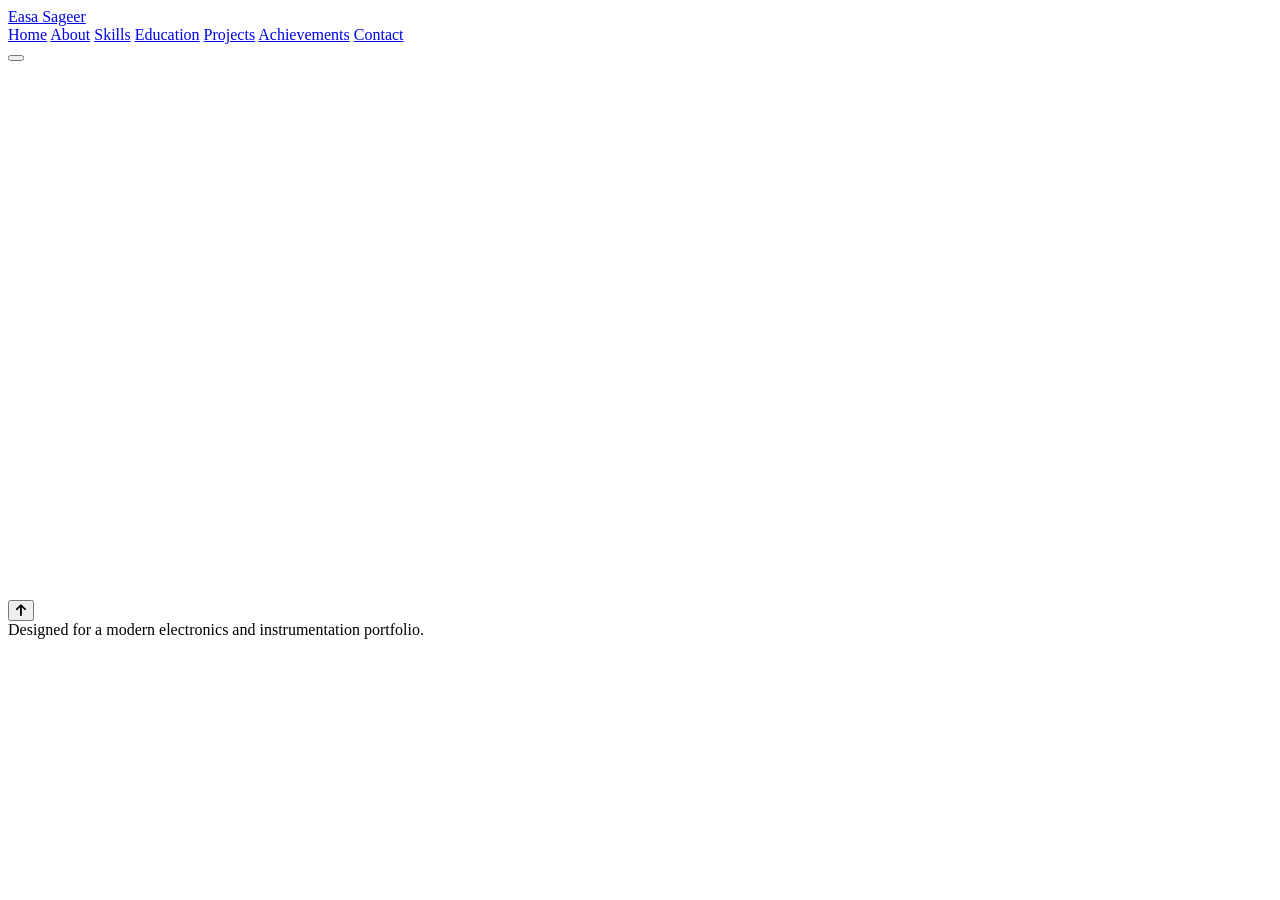
==== about.html @ f9437a55 "Add files via upload" ====
<!DOCTYPE html>
<html lang="en">
<head>
  <meta charset="UTF-8" />
  <meta name="viewport" content="width=device-width, initial-scale=1.0" />
  <meta name="description" content="About Easa Sageer" />
  <title>About | Easa Sageer</title>
  <link rel="stylesheet" href="https://unpkg.com/aos@2.3.1/dist/aos.css" />
  <link rel="stylesheet" href="https://cdnjs.cloudflare.com/ajax/libs/font-awesome/6.5.0/css/all.min.css" integrity="sha512-Fo3rlrZj/k7ujTU5bLh4j4V3/0+QWJ8b3HPcQ4fhq4iKjUbfCDjS2rt2GqUMDaDQ2W9nCmQ5ub2Cv5l4hQKkIg==" crossorigin="anonymous" referrerpolicy="no-referrer" />
  <link rel="stylesheet" href="css/style.css" />
</head>
<body class="page-enter page-enter-active">
  <div id="site-loader"><span class="loader-ring"></span></div>
  <header class="site-header">
    <div class="navbar">
      <a class="brand" href="index.html"><span>Easa</span> Sageer</a>
      <nav class="nav-links">
        <a href="index.html">Home</a>
        <a class="active" href="about.html">About</a>
        <a href="skills.html">Skills</a>
        <a href="education.html">Education</a>
        <a href="projects.html">Projects</a>
        <a href="achievements.html">Achievements</a>
        <a href="contact.html">Contact</a>
      </nav>
      <button id="theme-toggle" class="theme-switch" aria-label="Toggle theme"><span></span></button>
    </div>
  </header>

  <main class="main-hero">
    <section class="content-section" data-aos="fade-up">
      <div class="section-title"><h2>About Me</h2></div>
      <div class="glass-card">
        <p>I am Easa Sageer, an Electronics and Instrumentation Engineering student at FISAT with a strong interest in automation, embedded systems, electronics, and software development. I enjoy learning new technologies and applying them through practical projects and workshops. My goal is to build innovative solutions that combine hardware and software while continuously improving my technical and problem-solving skills.</p>
      </div>

      <div class="grid-col" style="margin-top:32px;">
        <div class="glass-card" data-aos="fade-right">
          <h3>Education</h3>
          <p>FISAT — Bachelor of Technology in Electronics and Instrumentation Engineering.</p>
          <p><strong>Current CGPA:</strong> 7.63</p>
          <p><strong>Expected Graduation:</strong> 2027</p>
        </div>
        <div class="glass-card" data-aos="fade-left">
          <h3>Career Objectives</h3>
          <p>To gain practical experience in automation, embedded systems, and electronics while contributing to real-world solutions. I want to grow as a professional engineer through hands-on challenges and collaborative projects.</p>
        </div>
      </div>

      <div class="glass-card" style="margin-top:32px;" data-aos="fade-up">
        <h3>Personal Strengths</h3>
        <ul style="padding-left:20px; margin:18px 0 0; color:var(--text-muted);">
          <li>Quick learner</li>
          <li>Team player</li>
          <li>Problem-solving mindset</li>
          <li>Adaptability</li>
          <li>Curiosity for technology</li>
        </ul>
      </div>
    </section>
  </main>

  <button id="scroll-top" class="scroll-top" aria-label="Scroll to top"><i class="fa-solid fa-arrow-up"></i></button>
  <footer class="footer">Designed for a modern electronics and instrumentation portfolio.</footer>

  <script src="https://unpkg.com/aos@2.3.1/dist/aos.js"></script>
  <script src="js/main.js"></script>
</body>
</html>
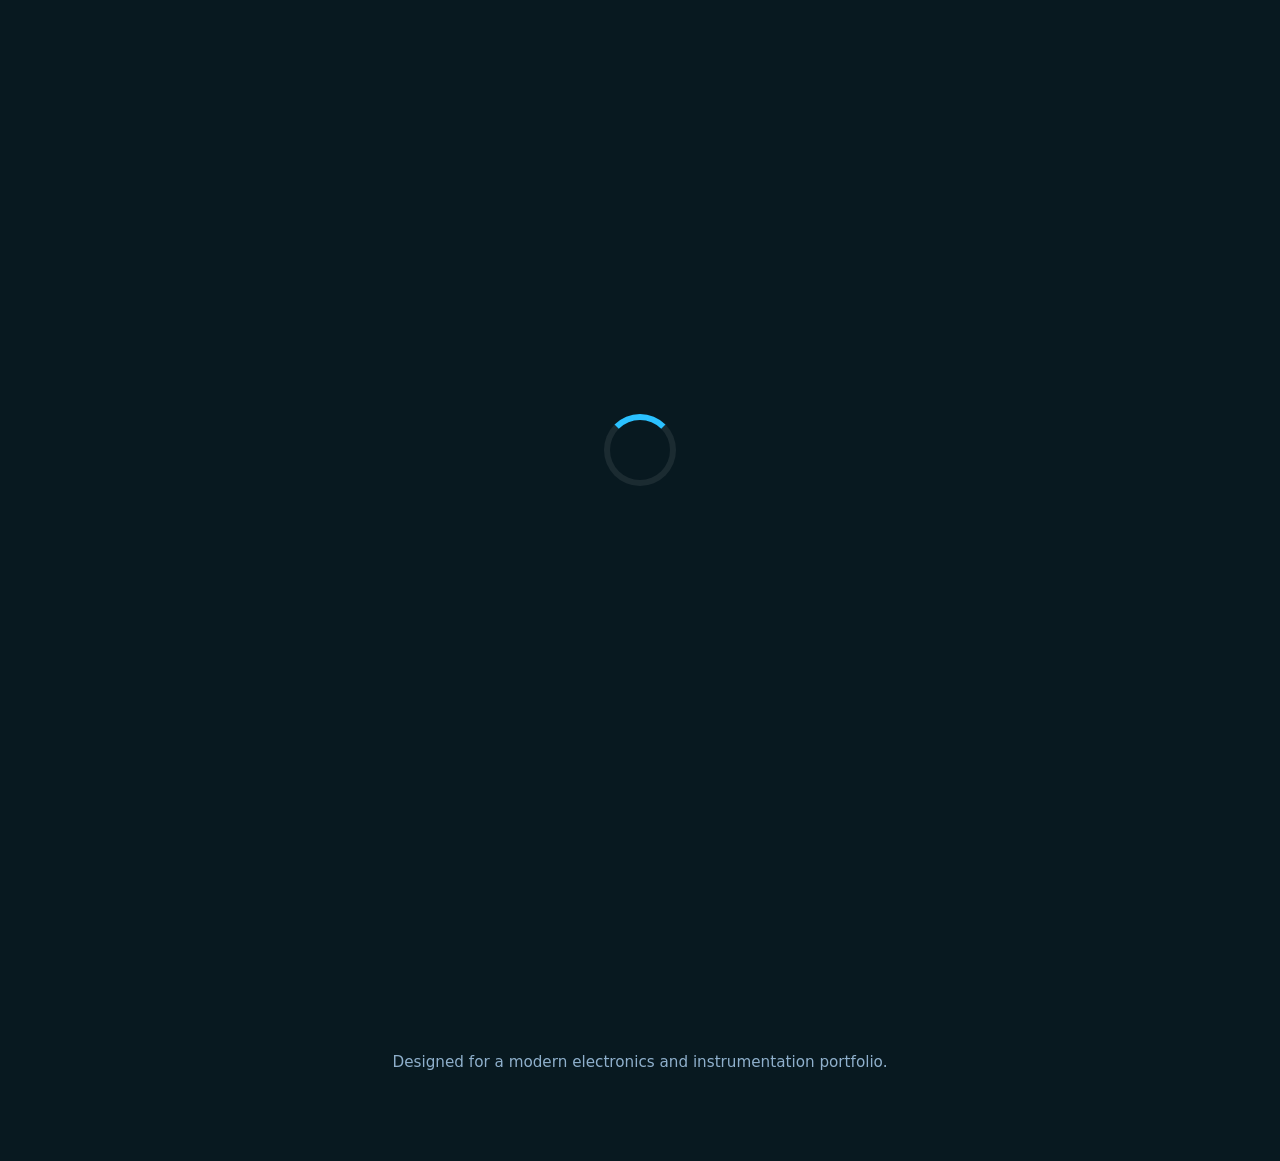
==== commit d7cc0507: "Update about.html" ====
--- a/about.html
+++ b/about.html
@@ -7,7 +7,7 @@
   <title>About | Easa Sageer</title>
   <link rel="stylesheet" href="https://unpkg.com/aos@2.3.1/dist/aos.css" />
   <link rel="stylesheet" href="https://cdnjs.cloudflare.com/ajax/libs/font-awesome/6.5.0/css/all.min.css" integrity="sha512-Fo3rlrZj/k7ujTU5bLh4j4V3/0+QWJ8b3HPcQ4fhq4iKjUbfCDjS2rt2GqUMDaDQ2W9nCmQ5ub2Cv5l4hQKkIg==" crossorigin="anonymous" referrerpolicy="no-referrer" />
-  <link rel="stylesheet" href="css/style.css" />
+  <link rel="stylesheet" href="style.css" />
 </head>
 <body class="page-enter page-enter-active">
   <div id="site-loader"><span class="loader-ring"></span></div>
--- a/style.css
+++ b/style.css
@@ -0,0 +1,462 @@
+:root{
+  --bg:#081920;
+  --bg-soft:#102333;
+  --surface:rgba(12,24,40,0.82);
+  --surface-strong:rgba(10,18,32,0.96);
+  --panel:rgba(255,255,255,0.08);
+  --panel-strong:rgba(255,255,255,0.14);
+  --text:#e8f2ff;
+  --text-muted:#8fb0cc;
+  --accent:#2bc1ff;
+  --accent-soft:rgba(43,193,255,0.16);
+  --border:#2f5f84;
+  --shadow:0 30px 80px rgba(0,0,0,0.3);
+  --radius:22px;
+}
+
+body{
+  margin:0;
+  font-family:Inter,system-ui,Segoe UI,Arial,sans-serif;
+  background:var(--bg);
+  color:var(--text);
+  min-height:100vh;
+  overflow-x:hidden;
+  scroll-behavior:smooth;
+}
+
+a{color:var(--accent);text-decoration:none;transition:color .25s ease;}
+a:hover{color:#fff;}
+
+*{box-sizing:border-box;}
+
+body::before{
+  content:'';
+  position:fixed;
+  inset:0;
+  background:radial-gradient(circle at top left, rgba(43,193,255,0.12), transparent 18%),
+             radial-gradient(circle at bottom right, rgba(86,149,255,0.12), transparent 22%);
+  pointer-events:none;
+  z-index:-1;
+}
+
+.light-theme{
+  --bg:#eef2f9;
+  --bg-soft:#f8fbff;
+  --surface:rgba(255,255,255,0.8);
+  --surface-strong:rgba(255,255,255,0.95);
+  --panel:rgba(255,255,255,0.72);
+  --panel-strong:rgba(255,255,255,0.85);
+  --text:#102a44;
+  --text-muted:#5f7a94;
+  --accent:#00a7e7;
+  --accent-soft:rgba(0,167,231,0.16);
+  --border:#dbe6f0;
+  --shadow:0 20px 50px rgba(12,24,40,0.1);
+}
+
+.light-theme body::before{
+  background:radial-gradient(circle at top left, rgba(0,167,231,0.12), transparent 18%),
+             radial-gradient(circle at bottom right, rgba(43,193,255,0.12), transparent 22%);
+}
+
+.hero-canvas{
+  position:absolute;
+  inset:0;
+  width:100%;
+  height:100%;
+  border-radius:30px;
+  z-index:0;
+}
+
+.hero-section{
+  position:relative;
+}
+
+.hero-section::before{
+  content:'';
+  position:absolute;
+  inset:0;
+  background:linear-gradient(180deg,rgba(8,25,32,0.2),rgba(8,25,32,0.65));
+  pointer-events:none;
+  border-radius:34px;
+  z-index:0;
+}
+
+#site-loader{
+  position:fixed;
+  inset:0;
+  background:var(--bg);
+  display:flex;
+  align-items:center;
+  justify-content:center;
+  z-index:9999;
+  transition:opacity .65s ease, visibility .65s ease;
+}
+#site-loader.hidden{
+  opacity:0;
+  visibility:hidden;
+}
+.loader-ring{
+  width:72px;
+  height:72px;
+  border:6px solid rgba(255,255,255,0.08);
+  border-top:6px solid var(--accent);
+  border-radius:50%;
+  animation:spin 1.2s linear infinite;
+}
+
+@keyframes spin{to{transform:rotate(360deg);}}
+
+.site-header{
+  width:100%;
+  position:fixed;
+  top:0;
+  left:0;
+  z-index:50;
+  backdrop-filter:blur(14px);
+  background:rgba(8,25,32,0.64);
+  border-bottom:1px solid rgba(255,255,255,0.06);
+}
+.navbar{
+  max-width:1200px;
+  margin:0 auto;
+  padding:18px 28px;
+  display:flex;
+  align-items:center;
+  justify-content:space-between;
+  gap:16px;
+}
+.brand{
+  display:flex;
+  align-items:center;
+  gap:14px;
+  font-weight:700;
+  letter-spacing:0.04em;
+  color:#fff;
+}
+.brand span{color:var(--accent);}
+.nav-links{
+  display:flex;
+  align-items:center;
+  gap:20px;
+  flex-wrap:wrap;
+}
+.nav-links a{
+  color:var(--text-muted);
+  font-size:0.98rem;
+  position:relative;
+}
+.nav-links a.active,
+.nav-links a:hover{color:#fff;}
+
+.nav-links a::after{
+  content:'';
+  position:absolute;
+  left:0;
+  bottom:-6px;
+  width:0;
+  height:2px;
+  background:var(--accent);
+  transition:width .25s ease;
+}
+.nav-links a:hover::after,
+.nav-links a.active::after{width:100%;}
+
+.theme-switch{
+  width:46px;
+  height:28px;
+  border-radius:999px;
+  border:1px solid rgba(255,255,255,0.16);
+  display:flex;
+  align-items:center;
+  padding:4px;
+  cursor:pointer;
+  gap:6px;
+  justify-content:flex-start;
+}
+.theme-switch span{
+  width:18px;
+  height:18px;
+  background:var(--accent);
+  border-radius:50%;
+  transition:transform .3s ease;
+}
+.theme-switch.active span{transform:translateX(18px);}
+
+.main-hero{
+  padding-top:110px;
+}
+.hero-section{
+  max-width:1200px;
+  margin:0 auto;
+  padding:40px 28px 40px;
+  display:grid;
+  grid-template-columns:minmax(0,1.2fr) 0.8fr;
+  gap:22px;
+  align-items:start;
+}
+.hero-copy{display:flex;flex-direction:column;gap:20px;}
+.hero-copy small{
+  color:var(--accent);
+  text-transform:uppercase;
+  letter-spacing:0.25em;
+  font-size:0.82rem;
+}
+.hero-copy h1{
+  font-size:clamp(3rem,4.5vw,4.8rem);
+  line-height:0.95;
+  letter-spacing:-0.04em;
+  margin:0;
+}
+.hero-copy p{max-width:660px;font-size:1.03rem;line-height:1.9;color:var(--text-muted);}
+.typing-row{
+  display:flex;
+  align-items:center;
+  gap:12px;
+  flex-wrap:wrap;
+}
+.type-label{font-size:0.95rem;color:var(--text-muted);}
+.typing-text{
+  font-weight:700;
+  font-size:1rem;
+  letter-spacing:0.03em;
+  color:#fff;
+}
+.profile-card{
+  background:rgba(255,255,255,0.1);
+  border:1px solid rgba(255,255,255,0.12);
+  border-radius:30px;
+  padding:30px;
+  min-height:unset;
+  display:flex;
+  flex-direction:column;
+  justify-content: space-between;
+  align-self:start;
+  margin-top:-80px;
+  box-shadow:var(--shadow);
+  backdrop-filter:blur(20px);
+  width:100%;
+  min-width:0;
+}
+.profile-card h2{margin:0;font-size:1.6rem;color:#fff;}
+.profile-card span{display:inline-block;margin-top:8px;color:var(--text-muted);line-height:1.8;}
+.profile-meta{margin-top:24px;display:grid;grid-template-columns:1fr;gap:16px;}
+.meta-item{display:flex;gap:14px;align-items:flex-start;flex-wrap:wrap;}
+.meta-item div{min-width:0;}
+.meta-item div strong{display:block;color:#fff;}
+.meta-item div span{display:block;color:var(--text-muted);line-height:1.8;overflow-wrap:anywhere;word-break:break-word;}
+.hero-actions{display:flex;flex-wrap:wrap;gap:14px;margin-top:26px;}
+.btn{display:inline-flex;align-items:center;justify-content:center;gap:10px;padding:14px 22px;border-radius:999px;font-weight:700;cursor:pointer;transition:transform .25s ease,background .25s ease,box-shadow .25s ease;border:none;text-decoration:none;}
+.btn-primary{background:linear-gradient(135deg,var(--accent),#56dcff);color:#081920;box-shadow:0 18px 40px rgba(43,193,255,0.25);}
+.btn-primary:hover{transform:translateY(-2px);}
+.btn-secondary{background:rgba(255,255,255,0.08);color:#fff;}
+.btn-secondary:hover{background:rgba(255,255,255,0.14);}
+
+.stats-grid{
+  margin-top:40px;
+  display:grid;
+  grid-template-columns:repeat(4,minmax(180px,1fr));
+  gap:20px;
+}
+.stat-card{
+  background:rgba(255,255,255,0.08);
+  border:1px solid rgba(255,255,255,0.1);
+  padding:28px;
+  border-radius:24px;
+  text-align:center;
+  backdrop-filter:blur(18px);
+}
+.stat-card h3{margin:0;font-size:2.6rem;color:#fff;}
+.stat-card p{margin:10px 0 0;color:var(--text-muted);font-size:0.95rem;}
+
+.section-title{margin:0 0 24px;display:flex;align-items:center;gap:14px;}
+.section-title::before{content:'';width:46px;height:1px;background:rgba(255,255,255,0.12);display:block;}
+.section-title h2{font-size:2rem;margin:0;}
+
+.content-section{
+  max-width:1200px;
+  margin:0 auto;
+  padding:60px 28px;
+}
+
+.grid-col{display:grid;grid-template-columns:repeat(2,minmax(0,1fr));gap:30px;}
+
+.glass-card{
+  background:rgba(255,255,255,0.08);
+  border:1px solid rgba(255,255,255,0.1);
+  border-radius:24px;
+  padding:28px;
+  backdrop-filter:blur(18px);
+  box-shadow:var(--shadow);
+}
+.glass-card h3{margin-top:0;color:#fff;}
+.glass-card p{color:var(--text-muted);line-height:1.85;}
+
+.skills-grid{
+  display:grid;
+  grid-template-columns:repeat(3,minmax(0,1fr));
+  gap:20px;
+}
+.skill-card{
+  background:rgba(255,255,255,0.06);
+  border:1px solid rgba(255,255,255,0.08);
+  border-radius:24px;
+  padding:26px;
+  display:flex;
+  flex-direction:column;
+  gap:18px;
+  transition:transform .3s ease,box-shadow .3s ease;
+}
+.skill-card:hover{transform:translateY(-6px);box-shadow:0 20px 40px rgba(0,0,0,0.16);}
+.skill-card i{font-size:2.2rem;color:var(--accent);}
+.skill-card h3{margin:0;font-size:1.25rem;}
+.skill-card p{margin:0;color:var(--text-muted);}
+.progress-bar{background:rgba(255,255,255,0.08);border-radius:999px;height:12px;overflow:hidden;margin-top:12px;}
+.progress-fill{height:100%;border-radius:999px;background:linear-gradient(90deg,var(--accent),#4ad8ff);transition:width .9s ease;}
+
+.timeline{
+  display:grid;
+  gap:22px;
+}
+.timeline-item{
+  position:relative;
+  padding-left:46px;
+}
+.timeline-item::before{
+  content:'';
+  position:absolute;
+  left:16px;
+  top:4px;
+  width:14px;
+  height:14px;
+  border-radius:50%;
+  background:var(--accent);
+}
+.timeline-item::after{
+  content:'';
+  position:absolute;
+  left:22px;
+  top:24px;
+  bottom:0;
+  width:2px;
+  background:rgba(255,255,255,0.12);
+}
+.timeline-item:last-child::after{display:none;}
+.timeline-item h3{margin:0 0 10px;color:#fff;}
+.timeline-item span{display:block;color:var(--text-muted);font-size:0.95rem;margin-bottom:10px;}
+.timeline-item p{margin:0;color:var(--text-muted);line-height:1.8;}
+
+.project-grid{
+  display:grid;
+  grid-template-columns:repeat(3,minmax(0,1fr));
+  gap:24px;
+}
+.project-card{
+  background:rgba(255,255,255,0.08);
+  border:1px solid rgba(255,255,255,0.1);
+  border-radius:24px;
+  padding:28px;
+  transition:transform .25s ease,box-shadow .25s ease;
+}
+.project-card:hover{transform:translateY(-6px);box-shadow:0 24px 40px rgba(0,0,0,0.18);}
+.project-card h3{margin-top:0;color:#fff;}
+.project-card ul{padding-left:20px;margin:14px 0 0;color:var(--text-muted);}
+.project-card ul li{margin-bottom:10px;}
+
+.achievement-grid{
+  display:grid;
+  grid-template-columns:1fr 1fr;
+  gap:24px;
+}
+.achievement-card{
+  background:rgba(255,255,255,0.06);
+  border:1px solid rgba(255,255,255,0.08);
+  border-radius:24px;
+  padding:28px;
+}
+.achievement-card h3{margin-top:0;color:#fff;}
+.achievement-card ul{margin:20px 0 0;padding-left:20px;color:var(--text-muted);}
+.achievement-card ul li{margin-bottom:12px;}
+
+.contact-grid{
+  display:grid;
+  grid-template-columns:1fr 1fr;
+  gap:24px;
+}
+.contact-card{
+  display:flex;
+  flex-direction:column;
+  gap:18px;
+}
+.contact-card p{margin:0;color:var(--text-muted);line-height:1.8;}
+.contact-card strong{color:#fff;}
+
+.contact-form{
+  display:grid;
+  gap:18px;
+}
+.contact-form input,
+.contact-form textarea{
+  width:100%;
+  padding:16px 18px;
+  border-radius:18px;
+  border:1px solid rgba(255,255,255,0.14);
+  background:rgba(255,255,255,0.06);
+  color:#fff;
+  resize:none;
+}
+.contact-form textarea{min-height:180px;}
+.contact-form button{align-self:flex-start;}
+
+.footer{
+  padding:32px 28px;
+  text-align:center;
+  color:var(--text-muted);
+  font-size:0.95rem;
+}
+
+.scroll-top{
+  position:fixed;
+  right:24px;
+  bottom:24px;
+  width:48px;
+  height:48px;
+  border-radius:50%;
+  background:var(--accent);
+  color:#081920;
+  border:none;
+  cursor:pointer;
+  display:grid;
+  place-items:center;
+  box-shadow:0 18px 40px rgba(43,193,255,0.3);
+  opacity:0;
+  visibility:hidden;
+  transition:opacity .3s ease,visibility .3s ease,transform .3s ease;
+}
+.scroll-top.show{opacity:1;visibility:visible;transform:translateY(-4px);}
+
+.page-enter{opacity:0;transform:translateY(14px);}
+.page-enter-active{opacity:1;transform:none;transition:opacity .45s ease, transform .45s ease;}
+
+@media(max-width:1024px){
+  .hero-section{grid-template-columns:1fr;}
+  .stats-grid{grid-template-columns:repeat(2,minmax(0,1fr));}
+  .skills-grid{grid-template-columns:repeat(2,minmax(0,1fr));}
+  .project-grid{grid-template-columns:1fr 1fr;}
+  .achievement-grid{grid-template-columns:1fr;}
+  .contact-grid{grid-template-columns:1fr;}
+}
+@media(max-width:768px){
+  .navbar{padding:18px 18px;}
+  .nav-links{gap:12px;}
+  .hero-section{padding:120px 18px 34px;}
+  .main-hero{padding-top:100px;}
+  .stats-grid{grid-template-columns:1fr;}
+  .project-grid{grid-template-columns:1fr;}
+  .skills-grid{grid-template-columns:1fr;}
+}
+@media(max-width:560px){
+  .navbar{flex-direction:column;align-items:flex-start;}
+  .hero-section{padding:120px 18px 28px;}
+  .hero-copy h1{font-size:2.8rem;}
+}
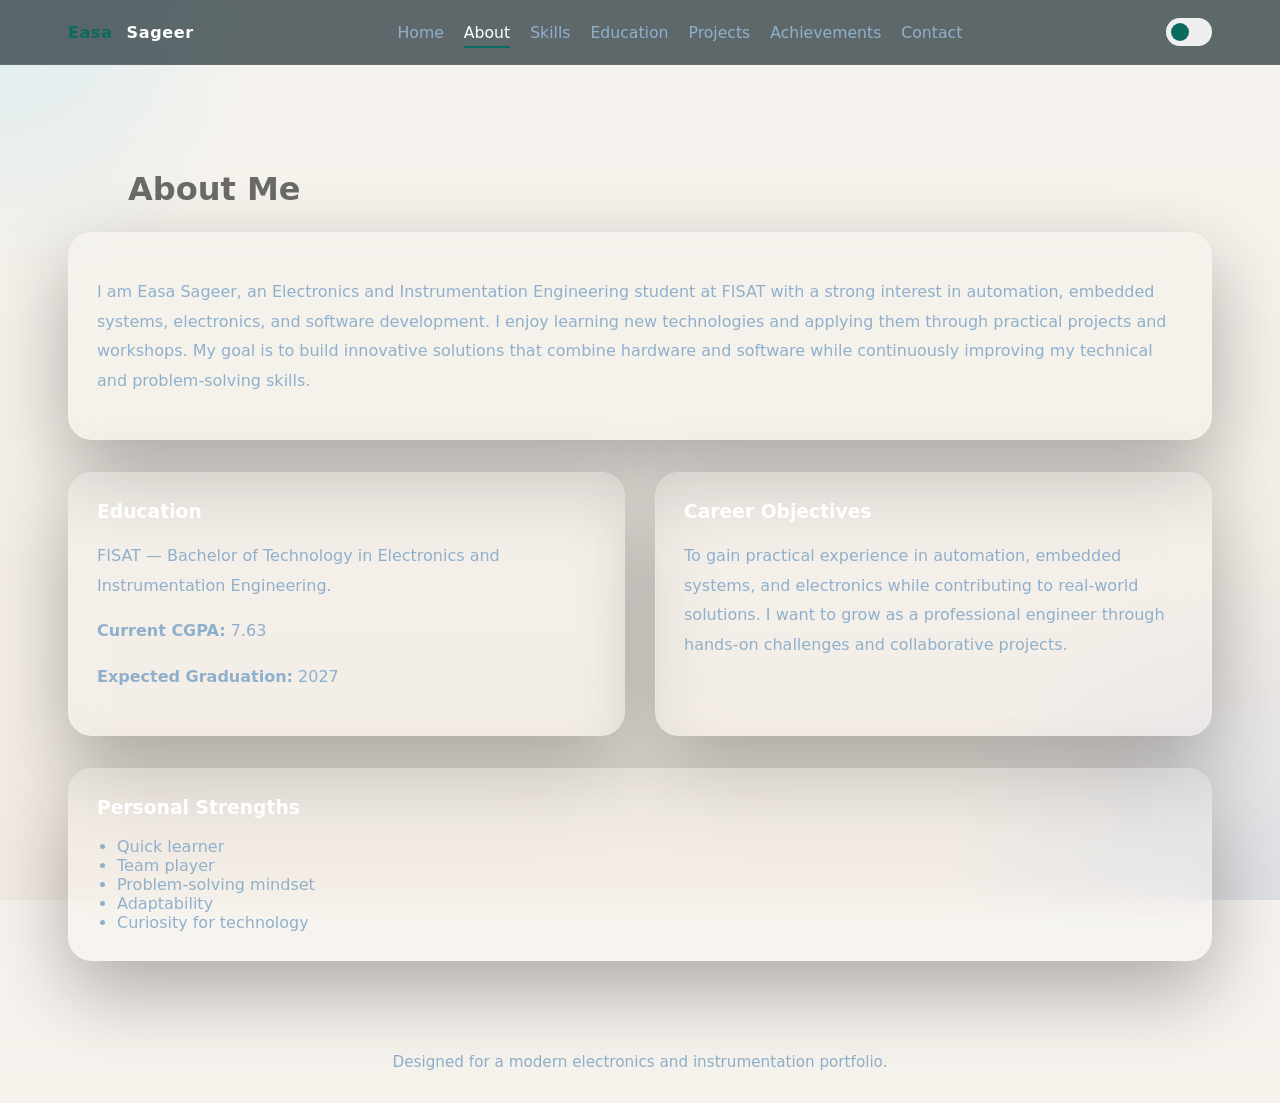
==== commit ae67777f: "Integrate cinematic.css and cinematic.js Added cinematic styles and scripts for enhanced visuals." ====
--- a/about.html
+++ b/about.html
@@ -64,6 +64,9 @@
   <footer class="footer">Designed for a modern electronics and instrumentation portfolio.</footer>
 
   <script src="https://unpkg.com/aos@2.3.1/dist/aos.js"></script>
-  <script src="js/main.js"></script>
+  <link rel="stylesheet" href="cinematic.css">
+<script src="cinematic.js"></script>
+<script src="main.js"></script>
+  <script src="particles.js"></script>
 </body>
 </html>
--- a/cinematic.css
+++ b/cinematic.css
@@ -0,0 +1,100 @@
+/* Cinematic portfolio styles */
+:root{
+  /* Human & Elegant: warm ivory + deep teal accent */
+  --bg1: #f7f4ef; /* ivory */
+  --bg2: #f2ebe3; /* warm paper */
+  --accent: #0b6b5f; /* deep teal */
+  --muted: #6b6b66; /* soft charcoal */
+  --card-bg: rgba(255,255,255,0.8);
+}
+html,body{height:100%;}
+body{margin:0;font-family:system-ui,-apple-system,Segoe UI,Roboto,Helvetica,Arial;sans-serif;color:var(--muted);background:linear-gradient(180deg,var(--bg1),var(--bg2));-webkit-font-smoothing:antialiased}
+
+.card.cinematic{max-width:980px;margin:36px auto;border-radius:12px;overflow:hidden;box-shadow:0 18px 50px rgba(16,24,32,0.08);background:var(--card-bg);border:1px solid rgba(16,24,32,0.04)}
+
+/* Hero */
+.hero{padding:56px 48px;background:transparent;border-bottom:1px solid rgba(16,24,32,0.04)}
+.hero-title{font-size:44px;line-height:1.02;margin:0;color:var(--accent);font-family:Georgia, 'Times New Roman', serif;letter-spacing:0.3px}
+.hero-sub{margin:12px 0 0;color:var(--muted);font-size:15px}
+.hero-contact{margin:8px 0 0;color:var(--muted)}
+.hero-contact a{color:var(--accent);border-bottom:1px dashed rgba(11,107,95,0.12)}
+
+/* Panels */
+.cinematic-panel{padding:28px 36px;background:linear-gradient(180deg,rgba(255,255,255,0.02),rgba(255,255,255,0.01));border-bottom:1px solid rgba(255,255,255,0.02)}
+.cinematic-panel{padding:24px 36px;background:transparent;border-bottom:1px solid rgba(16,24,32,0.04);transform:translateY(14px);opacity:0;transition:transform .6s cubic-bezier(.2,.9,.2,1),opacity .6s ease}
+.cinematic-panel h2{color:var(--accent);margin:0 0 10px;font-size:20px;font-family:Georgia,serif}
+.cinematic-panel p{color:var(--muted);margin:0}
+.cinematic-panel.in-view{transform:none;opacity:1}
+.muted{color:var(--muted)}
+
+/* Skills chips */
+.row.skill-chips{display:flex;flex-wrap:wrap;gap:10px}
+.chip{background:linear-gradient(90deg,rgba(11,107,95,0.06),rgba(11,107,95,0.02));padding:8px 14px;border-radius:999px;color:var(--accent);font-weight:600;font-size:14px;box-shadow:inset 0 -6px 18px rgba(11,107,95,0.04)}
+
+/* animate chips */
+.chip{transform:translateY(8px) scale(.98);opacity:0;transition:transform .45s cubic-bezier(.2,.9,.2,1),opacity .45s ease}
+.cinematic-panel.in-view .chip{transform:none;opacity:1}
+
+/* Projects list */
+.projects-list{margin:0;padding-left:20px;color:var(--muted)}
+.projects-list li{margin-bottom:8px}
+
+/* Footer */
+.cinematic-footer{padding:18px 36px;color:var(--muted);font-size:13px;text-align:right}
+
+/* Subtle film grain overlay */
+.card.cinematic::after{content:"";position:absolute;left:0;right:0;top:0;bottom:0;pointer-events:none;background-image:radial-gradient(rgba(0,0,0,0.02) 1px, transparent 1px);background-size:6px 6px;mix-blend-mode:overlay;opacity:0.06}
+
+/* Intro */
+.intro{padding:14px 48px 12px 48px;background:transparent;border-bottom:1px solid rgba(16,24,32,0.03)}
+.intro-text{color:var(--muted);font-size:17px;margin:0 0 8px;min-height:28px;white-space:pre-wrap}
+.intro-text::after{content:' \7c';margin-left:6px;color:var(--accent);opacity:0.9;animation:blink 1s steps(1) infinite}
+.intro-sub{margin:0;color:var(--muted)}
+
+@keyframes blink{50%{opacity:0}100%{opacity:1}}
+
+@media (max-width:720px){
+  .hero{padding:36px 20px}
+  .hero-title{font-size:32px}
+  .cinematic-panel{padding:18px 20px}
+  .card.cinematic{margin:18px}
+}
+
+/* Navigation */
+.nav{display:flex;gap:16px;align-items:center;margin-top:12px}
+.nav a{color:rgba(255,255,255,0.85);padding:8px 12px;border-radius:10px;font-weight:600}
+.nav a:hover{background:rgba(255,255,255,0.04);transform:translateY(-2px)}
+.nav a.active{background:linear-gradient(90deg,var(--accent),#ffaa6b);color:#071019}
+
+/* Animated gradient background */
+.card.cinematic{position:relative}
+.card.cinematic::before{content:"";position:absolute;inset:0;background:linear-gradient(120deg,#07203b 0%, #0f3550 35%, #192e42 60%);opacity:0.12;z-index:0;pointer-events:none;mix-blend-mode:screen;animation:shiftBG 10s linear infinite}
+@keyframes shiftBG{0%{transform:translateX(-10%)}50%{transform:translateX(10%)}100%{transform:translateX(-10%)}}
+
+/* Hero title animation */
+.hero-title{display:inline-block;transform:translateY(6px);opacity:0;transition:transform .8s cubic-bezier(.2,.9,.2,1),opacity .8s ease}
+.hero-title.animate-in{transform:none;opacity:1}
+
+/* Parallax layers */
+.hero::before{content:"";position:absolute;left:0;right:0;top:0;height:120px;background:radial-gradient(ellipse at center, rgba(255,255,255,0.02), transparent 40%);pointer-events:none}
+.hero{position:relative;z-index:2}
+
+/* Hide all hero details initially; reveal after title animation */
+.hero .hero-sub,
+.hero .hero-contact,
+.hero .nav,
+.intro{opacity:1;transform:none;transition:opacity .5s ease,transform .45s cubic-bezier(.2,.9,.2,1);pointer-events:auto}
+.hero.revealed .hero-sub,
+.hero.revealed .hero-contact,
+.hero.revealed .nav,
+.hero.revealed + .intro{opacity:1;transform:none;pointer-events:auto}
+
+/* Make title stand out with accent underline */
+.hero-title{position:relative}
+.hero-title::after{content:'';position:absolute;left:0;right:0;height:4px;background:linear-gradient(90deg,var(--accent),rgba(0,212,255,0.5));bottom:-10px;border-radius:6px;opacity:0.9}
+
+/* Page transitions */
+.page-enter{opacity:0;transform:translateY(10px)}
+.page-enter.page-enter-active{opacity:1;transform:none;transition:opacity .45s ease,transform .45s cubic-bezier(.2,.9,.2,1)}
+.page-exit{opacity:1}
+.page-exit.page-exit-active{opacity:0;transform:translateY(-8px);transition:opacity .35s ease,transform .35s cubic-bezier(.4,.0,.2,1)}
